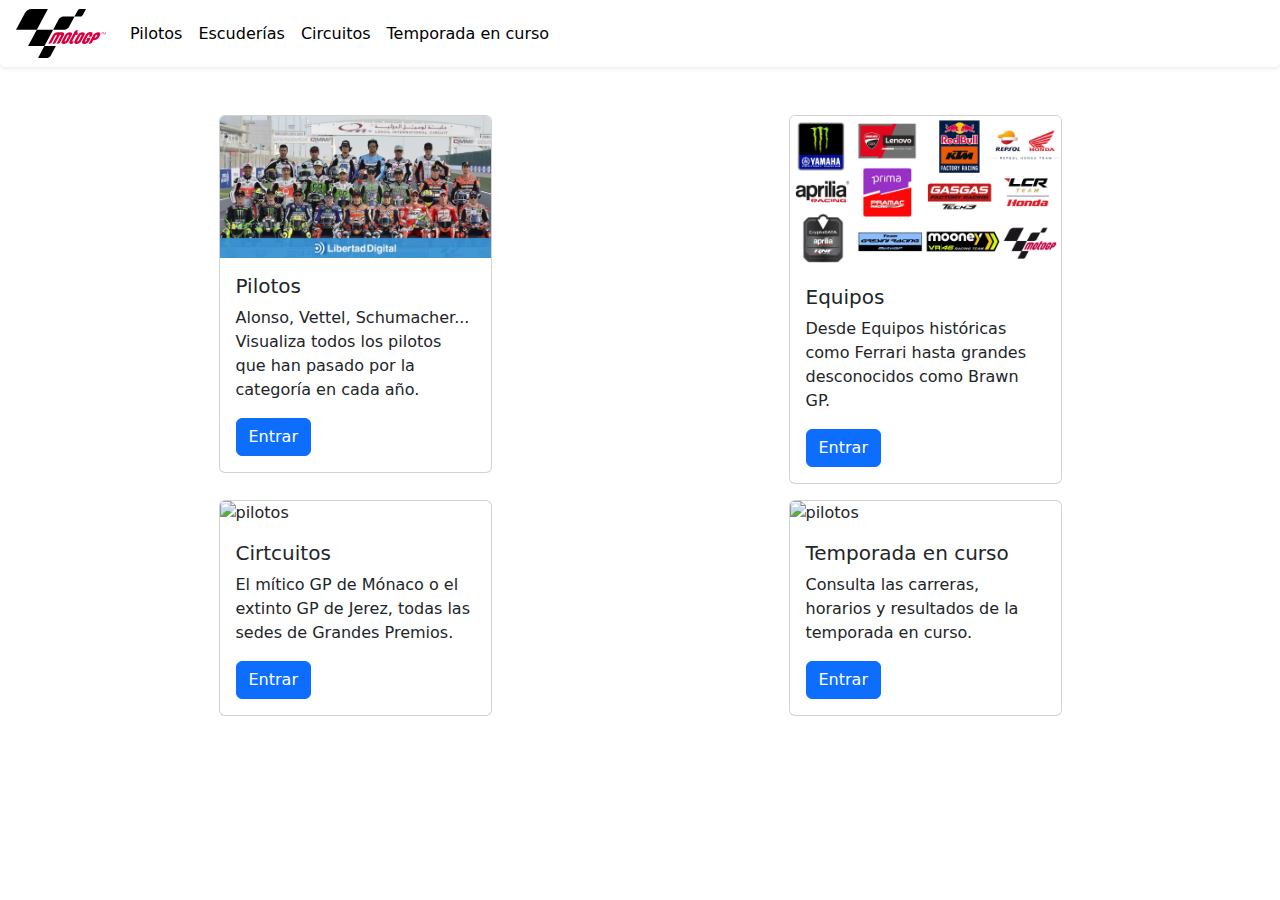
==== index.html @ 2dc3d0aa "colocar tarjetas con fotos" ====
<!DOCTYPE html>
<html lang="ES-es">

<head>
    <meta charset="UTF-8">
    <meta name="viewport" content="width=device-width, initial-scale=1.0">
    <title>Moto GP</title>
    <link rel="shortcut icon" href="./imgs/Moto_Gp_logo_NavBar.svg">
    <link href="https://cdn.jsdelivr.net/npm/bootstrap@5.3.3/dist/css/bootstrap.min.css" rel="stylesheet"
        integrity="sha384-QWTKZyjpPEjISv5WaRU9OFeRpok6YctnYmDr5pNlyT2bRjXh0JMhjY6hW+ALEwIH" crossorigin="anonymous">
    <script src="https://cdn.jsdelivr.net/npm/bootstrap@5.3.3/dist/js/bootstrap.bundle.min.js"
        integrity="sha384-YvpcrYf0tY3lHB60NNkmXc5s9fDVZLESaAA55NDzOxhy9GkcIdslK1eN7N6jIeHz"
        crossorigin="anonymous"></script>
</head>

<body>
    <!-- NavBar -->
    <nav class="navbar navbar-expand-lg shadow-sm p-1 mb-5 bg-body rounded sticky-top">
        <div class="container-fluid">
            <a class="navbar-brand" href="./index.html"><img src="./imgs/Moto_Gp_logo_NavBar.svg" alt="f1Logo" width="90"></a>
            <button class="navbar-toggler" type="button" data-bs-toggle="collapse"
                data-bs-target="#navbarSupportedContent" aria-controls="navbarSupportedContent" aria-expanded="false"
                aria-label="Toggle navigation">
                <span class="navbar-toggler-icon"></span>
            </button>
            <div class="collapse navbar-collapse" id="navbarSupportedContent">
                <ul class="navbar-nav me-auto mb-2 mb-lg-0">
                    <li class="nav-item">
                        <a class="nav-link active" aria-current="page" href="./vistas/pilotos.html">Pilotos</a>
                    </li>
                    <li class="nav-item">
                        <a class="nav-link active" href="./vistas/escuderias.html">Escuderías</a>
                    </li>
                    <li class="nav-item">
                        <a class="nav-link active" href="./vistas/circuitos.html">Circuitos</a>
                    </li>
                    <li class="nav-item">
                        <a class="nav-link active" href="./vistas/temporada.html">Temporada en curso</a>
                    </li>
                </ul>
            </div>
        </div>
    </nav>

     <!-- Menú de cartas -->
  <div class="container">
    <div class="row mt-3">
      <div class="col-lg col-md">
        <div class="card mx-auto" style="width: 50%;">
          <img src="./imgs/Foto_Pilotos.jpg" class="card-img-top" alt="pilotos">
          <div class="card-body">
            <h5 class="card-title">Pilotos</h5>
            <p class="card-text">Alonso, Vettel, Schumacher... Visualiza todos los pilotos que han pasado por la
              categoría en cada año.</p>
            <a href="./vistas/pilotos.html" class="btn btn-primary">Entrar</a>
          </div>
        </div>
      </div>
      <div class="col-lg col-md">
        <div class="card mx-auto" style="width: 50%;">
          <img src="./imgs/equipos_moto_gp.jpeg" class="card-img-top" alt="pilotos">
          <div class="card-body">
            <h5 class="card-title">Equipos</h5>
            <p class="card-text">Desde Equipos históricas como Ferrari hasta grandes desconocidos como Brawn GP.</p>
            <a href="./vistas/escuderias.html" class="btn btn-primary">Entrar</a>
          </div>
        </div>
      </div>
    </div>
    <div class="row mt-3">
      <div class="col-lg col-md">
        <div class="card mx-auto" style="width: 50%;">
          <img src="./img/circuito.jpeg" class="card-img-top" alt="pilotos">
          <div class="card-body">
            <h5 class="card-title">Cirtcuitos</h5>
            <p class="card-text">El mítico GP de Mónaco o el extinto GP de Jerez, todas las sedes de Grandes Premios.
            </p>
            <a href="./vistas/circuitos.html" class="btn btn-primary">Entrar</a>
          </div>
        </div>
      </div>
      <div class="col-lg col-md">
        <div class="card mx-auto" style="width: 50%;">
          <img src="./img/resultados.jpg" class="card-img-top" alt="pilotos">
          <div class="card-body">
            <h5 class="card-title">Temporada en curso</h5>
            <p class="card-text">Consulta las carreras, horarios y resultados de la temporada en curso.</p>
            <a href="./vistas/temporada.html" class="btn btn-primary">Entrar</a>
          </div>
        </div>
      </div>
    </div>
  </div>
</body>

</html>
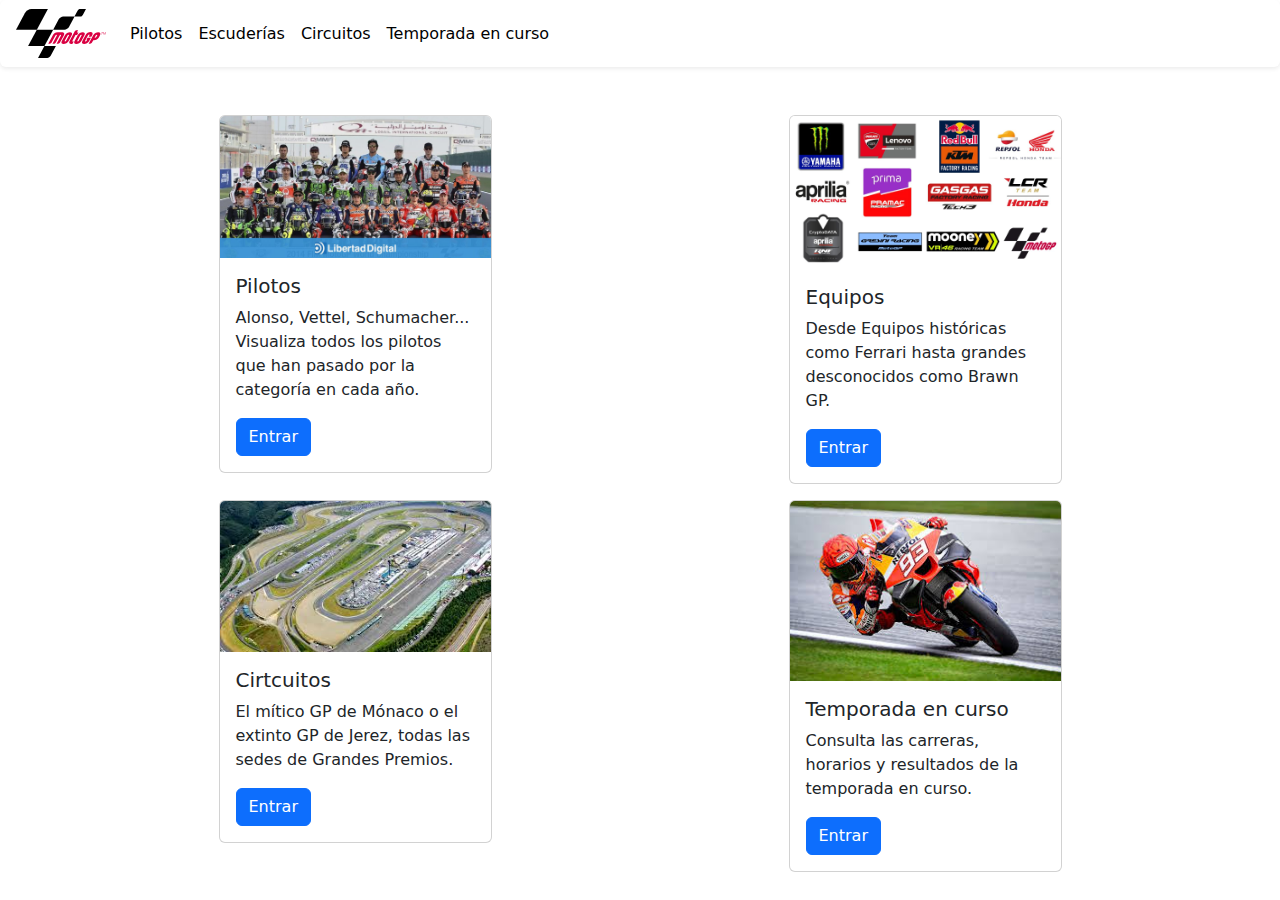
==== commit 399dc8d5: "implementar index.css" ====
--- a/index.html
+++ b/index.html
@@ -70,7 +70,7 @@
     <div class="row mt-3">
       <div class="col-lg col-md">
         <div class="card mx-auto" style="width: 50%;">
-          <img src="./img/circuito.jpeg" class="card-img-top" alt="pilotos">
+          <img src="./imgs/Circuito_moto_GP.jfif" class="card-img-top" alt="pilotos">
           <div class="card-body">
             <h5 class="card-title">Cirtcuitos</h5>
             <p class="card-text">El mítico GP de Mónaco o el extinto GP de Jerez, todas las sedes de Grandes Premios.
@@ -81,7 +81,7 @@
       </div>
       <div class="col-lg col-md">
         <div class="card mx-auto" style="width: 50%;">
-          <img src="./img/resultados.jpg" class="card-img-top" alt="pilotos">
+          <img src="./imgs/piloto_moto_GP.jfif" class="card-img-top" alt="pilotos">
           <div class="card-body">
             <h5 class="card-title">Temporada en curso</h5>
             <p class="card-text">Consulta las carreras, horarios y resultados de la temporada en curso.</p>
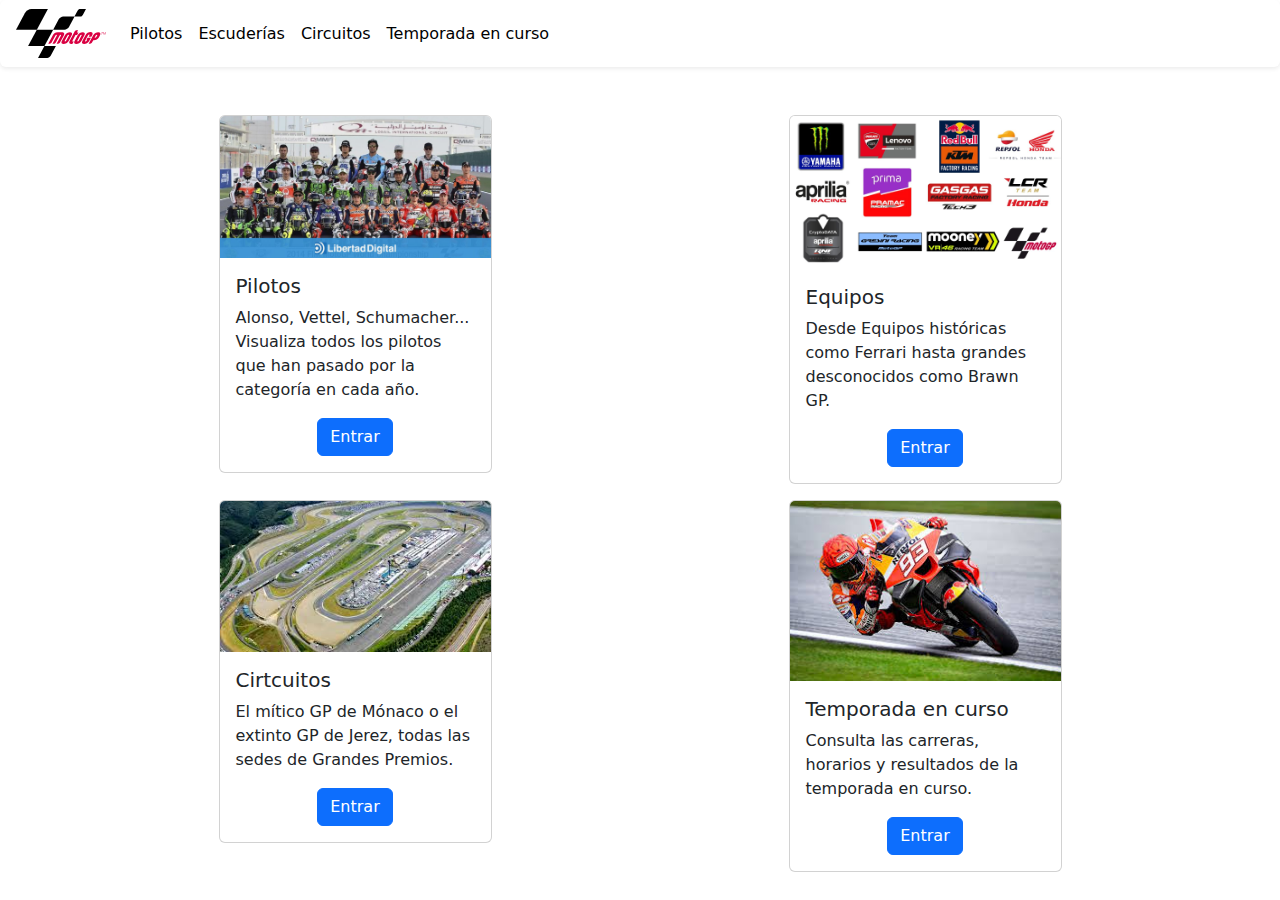
==== commit 4829b109: "centrar botones de cartas" ====
--- a/index.html
+++ b/index.html
@@ -11,13 +11,15 @@
     <script src="https://cdn.jsdelivr.net/npm/bootstrap@5.3.3/dist/js/bootstrap.bundle.min.js"
         integrity="sha384-YvpcrYf0tY3lHB60NNkmXc5s9fDVZLESaAA55NDzOxhy9GkcIdslK1eN7N6jIeHz"
         crossorigin="anonymous"></script>
+    <link rel="stylesheet" href="style.css">
 </head>
 
 <body>
     <!-- NavBar -->
     <nav class="navbar navbar-expand-lg shadow-sm p-1 mb-5 bg-body rounded sticky-top">
         <div class="container-fluid">
-            <a class="navbar-brand" href="./index.html"><img src="./imgs/Moto_Gp_logo_NavBar.svg" alt="f1Logo" width="90"></a>
+            <a class="navbar-brand" href="./index.html"><img src="./imgs/Moto_Gp_logo_NavBar.svg" alt="f1Logo"
+                    width="90"></a>
             <button class="navbar-toggler" type="button" data-bs-toggle="collapse"
                 data-bs-target="#navbarSupportedContent" aria-controls="navbarSupportedContent" aria-expanded="false"
                 aria-label="Toggle navigation">
@@ -42,55 +44,66 @@
         </div>
     </nav>
 
-     <!-- Menú de cartas -->
-  <div class="container">
-    <div class="row mt-3">
-      <div class="col-lg col-md">
-        <div class="card mx-auto" style="width: 50%;">
-          <img src="./imgs/Foto_Pilotos.jpg" class="card-img-top" alt="pilotos">
-          <div class="card-body">
-            <h5 class="card-title">Pilotos</h5>
-            <p class="card-text">Alonso, Vettel, Schumacher... Visualiza todos los pilotos que han pasado por la
-              categoría en cada año.</p>
-            <a href="./vistas/pilotos.html" class="btn btn-primary">Entrar</a>
-          </div>
+    <!-- Menú de cartas -->
+    <div class="container">
+        <div class="row mt-3">
+            <div class="col-lg col-md">
+                <div class="card mx-auto" style="width: 50%;">
+                    <img src="./imgs/Foto_Pilotos.jpg" class="card-img-top" alt="pilotos">
+                    <div class="card-body">
+                        <h5 class="card-title">Pilotos</h5>
+                        <p class="card-text">Alonso, Vettel, Schumacher... Visualiza todos los pilotos que han pasado
+                            por la
+                            categoría en cada año.</p>
+                        <center>
+                            <a href="./vistas/pilotos.html" class="btn btn-primary">Entrar</a>
+                        </center>
+                    </div>
+                </div>
+            </div>
+            <div class="col-lg col-md">
+                <div class="card mx-auto" style="width: 50%;">
+                    <img src="./imgs/equipos_moto_gp.jpeg" class="card-img-top" alt="pilotos">
+                    <div class="card-body">
+                        <h5 class="card-title">Equipos</h5>
+                        <p class="card-text">Desde Equipos históricas como Ferrari hasta grandes desconocidos como Brawn
+                            GP.</p>
+                        <center>
+                            <a href="./vistas/escuderias.html" class="btn btn-primary">Entrar</a>
+                        </center>
+                    </div>
+                </div>
+            </div>
         </div>
-      </div>
-      <div class="col-lg col-md">
-        <div class="card mx-auto" style="width: 50%;">
-          <img src="./imgs/equipos_moto_gp.jpeg" class="card-img-top" alt="pilotos">
-          <div class="card-body">
-            <h5 class="card-title">Equipos</h5>
-            <p class="card-text">Desde Equipos históricas como Ferrari hasta grandes desconocidos como Brawn GP.</p>
-            <a href="./vistas/escuderias.html" class="btn btn-primary">Entrar</a>
-          </div>
+        <div class="row mt-3">
+            <div class="col-lg col-md">
+                <div class="card mx-auto" style="width: 50%;">
+                    <img src="./imgs/Circuito_moto_GP.jfif" class="card-img-top" alt="pilotos">
+                    <div class="card-body">
+                        <h5 class="card-title">Cirtcuitos</h5>
+                        <p class="card-text">El mítico GP de Mónaco o el extinto GP de Jerez, todas las sedes de Grandes
+                            Premios.
+                        </p>
+                        <center>
+                            <a href="./vistas/circuitos.html" class="btn btn-primary">Entrar</a>
+                        </center>
+                    </div>
+                </div>
+            </div>
+            <div class="col-lg col-md">
+                <div class="card mx-auto" style="width: 50%;">
+                    <img src="./imgs/piloto_moto_GP.jfif" class="card-img-top" alt="pilotos">
+                    <div class="card-body">
+                        <h5 class="card-title">Temporada en curso</h5>
+                        <p class="card-text">Consulta las carreras, horarios y resultados de la temporada en curso.</p>
+                        <center>
+                            <a href="./vistas/temporada.html" class="btn btn-primary">Entrar</a>
+                        </center>
+                    </div>
+                </div>
+            </div>
         </div>
-      </div>
     </div>
-    <div class="row mt-3">
-      <div class="col-lg col-md">
-        <div class="card mx-auto" style="width: 50%;">
-          <img src="./imgs/Circuito_moto_GP.jfif" class="card-img-top" alt="pilotos">
-          <div class="card-body">
-            <h5 class="card-title">Cirtcuitos</h5>
-            <p class="card-text">El mítico GP de Mónaco o el extinto GP de Jerez, todas las sedes de Grandes Premios.
-            </p>
-            <a href="./vistas/circuitos.html" class="btn btn-primary">Entrar</a>
-          </div>
-        </div>
-      </div>
-      <div class="col-lg col-md">
-        <div class="card mx-auto" style="width: 50%;">
-          <img src="./imgs/piloto_moto_GP.jfif" class="card-img-top" alt="pilotos">
-          <div class="card-body">
-            <h5 class="card-title">Temporada en curso</h5>
-            <p class="card-text">Consulta las carreras, horarios y resultados de la temporada en curso.</p>
-            <a href="./vistas/temporada.html" class="btn btn-primary">Entrar</a>
-          </div>
-        </div>
-      </div>
-    </div>
-  </div>
 </body>
 
 </html>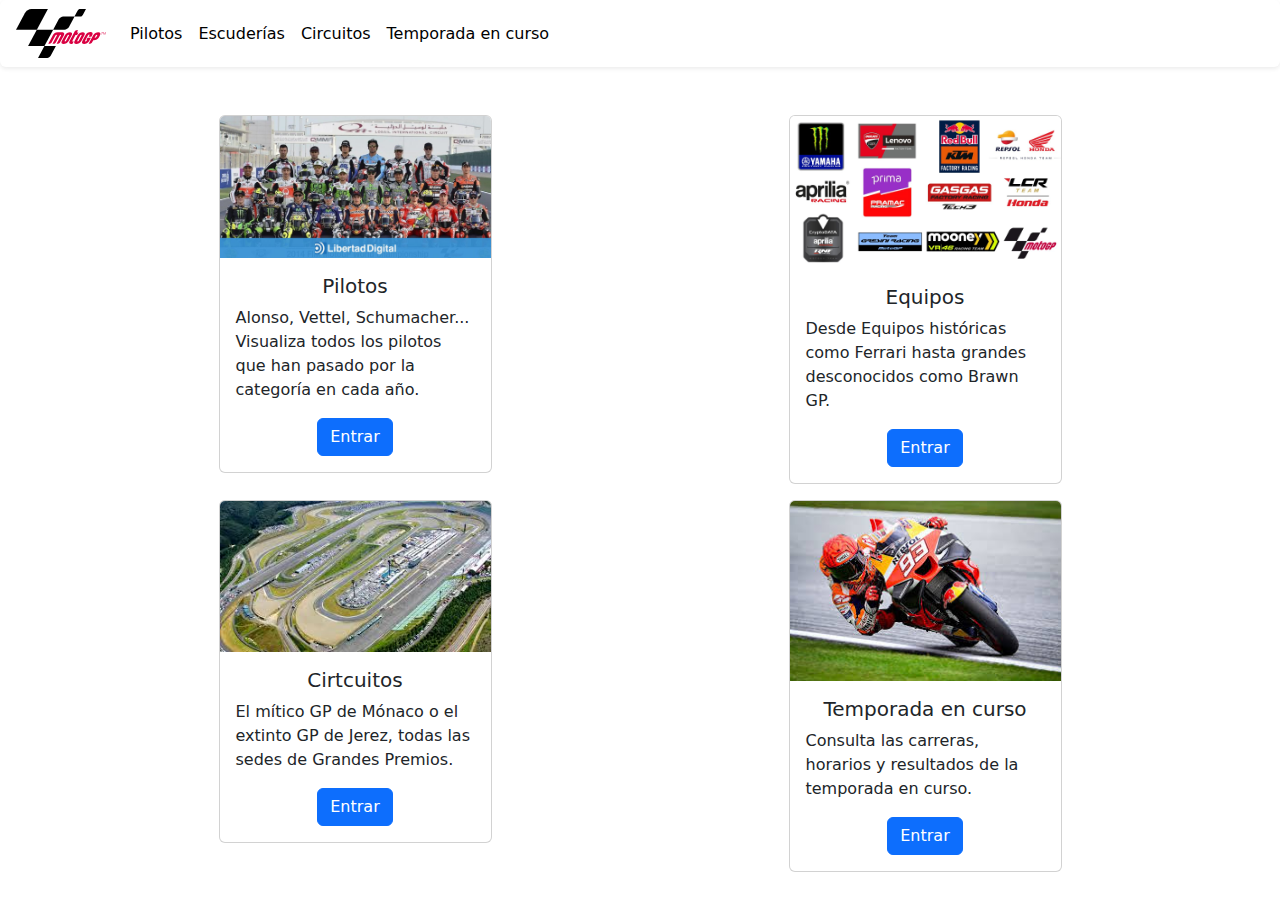
==== commit 13d20c6f: "actualizar index.html y css" ====
--- a/index.html
+++ b/index.html
@@ -11,7 +11,12 @@
     <script src="https://cdn.jsdelivr.net/npm/bootstrap@5.3.3/dist/js/bootstrap.bundle.min.js"
         integrity="sha384-YvpcrYf0tY3lHB60NNkmXc5s9fDVZLESaAA55NDzOxhy9GkcIdslK1eN7N6jIeHz"
         crossorigin="anonymous"></script>
-    <link rel="stylesheet" href="style.css">
+    <link rel="stylesheet" href="node_modules/bootstrap/dist/css/bootstrap.css">
+    <link rel="stylesheet" href="node_modules/bootstrap/dist/css/bootstrap-grid.css">
+    <link rel="stylesheet" href="node_modules/leaflet/dist/leaflet.css">
+    <script src="node_modules/jquery/dist/jquery.js"></script>
+    <script src="node_modules/bootstrap/dist/js/bootstrap.bundle.js"></script>
+    <link rel="stylesheet" href="./style/css.css">
 </head>
 
 <body>
--- a/style/css.css
+++ b/style/css.css
@@ -0,0 +1,101 @@
+.card {
+    text-align: center;
+}
+
+.card-text {
+    text-align: start;
+}
+
+.card:hover {
+    background: #fff;
+    box-shadow: 0px 15px 20px rgba(0, 0, 0, 0.50);
+    -webkit-transition: all 0.2s ease-in;
+    -moz-transition: all 0.2s ease-in;
+    -ms-transition: all 0.2s ease-in;
+    -o-transition: all 0.2s ease-in;
+    transition: all 0.2s ease-in;
+    transform: scale(1.05);
+    margin: 5px 0 5px 0;
+}
+
+#datos {
+    display: grid;
+    grid-template-columns: repeat(3, 1fr);
+    grid-template-rows: repeat(5, 1fr);
+    grid-column-gap: 5px;
+    grid-row-gap: 5px;
+}
+
+#mapa {
+    height: 500px;
+}
+
+@media screen and (max-width: 1280px) {
+    #datos{
+        display: flex;
+        flex-direction: column;
+        gap: 0;
+    }
+
+    .card:hover {
+        background: #fff;
+        box-shadow: 0px 15px 20px rgba(0, 0, 0, 0.50);
+        -webkit-transition: all 0.2s ease-in;
+        -moz-transition: all 0.2s ease-in;
+        -ms-transition: all 0.2s ease-in;
+        -o-transition: all 0.2s ease-in;
+        transition: all 0.2s ease-in;
+        transform: scale(1.05);
+        margin: 20px 0 20px 0;
+    }
+}.card {
+    text-align: center;
+}
+
+.card-text {
+    text-align: start;
+}
+
+.card:hover {
+    background: #fff;
+    box-shadow: 0px 15px 20px rgba(0, 0, 0, 0.50);
+    -webkit-transition: all 0.2s ease-in;
+    -moz-transition: all 0.2s ease-in;
+    -ms-transition: all 0.2s ease-in;
+    -o-transition: all 0.2s ease-in;
+    transition: all 0.2s ease-in;
+    transform: scale(1.05);
+    margin: 5px 0 5px 0;
+}
+
+#datos {
+    display: grid;
+    grid-template-columns: repeat(3, 1fr);
+    grid-template-rows: repeat(5, 1fr);
+    grid-column-gap: 5px;
+    grid-row-gap: 5px;
+}
+
+#mapa {
+    height: 500px;
+}
+
+@media screen and (max-width: 1280px) {
+    #datos{
+        display: flex;
+        flex-direction: column;
+        gap: 0;
+    }
+
+    .card:hover {
+        background: #fff;
+        box-shadow: 0px 15px 20px rgba(0, 0, 0, 0.50);
+        -webkit-transition: all 0.2s ease-in;
+        -moz-transition: all 0.2s ease-in;
+        -ms-transition: all 0.2s ease-in;
+        -o-transition: all 0.2s ease-in;
+        transition: all 0.2s ease-in;
+        transform: scale(1.05);
+        margin: 20px 0 20px 0;
+    }
+}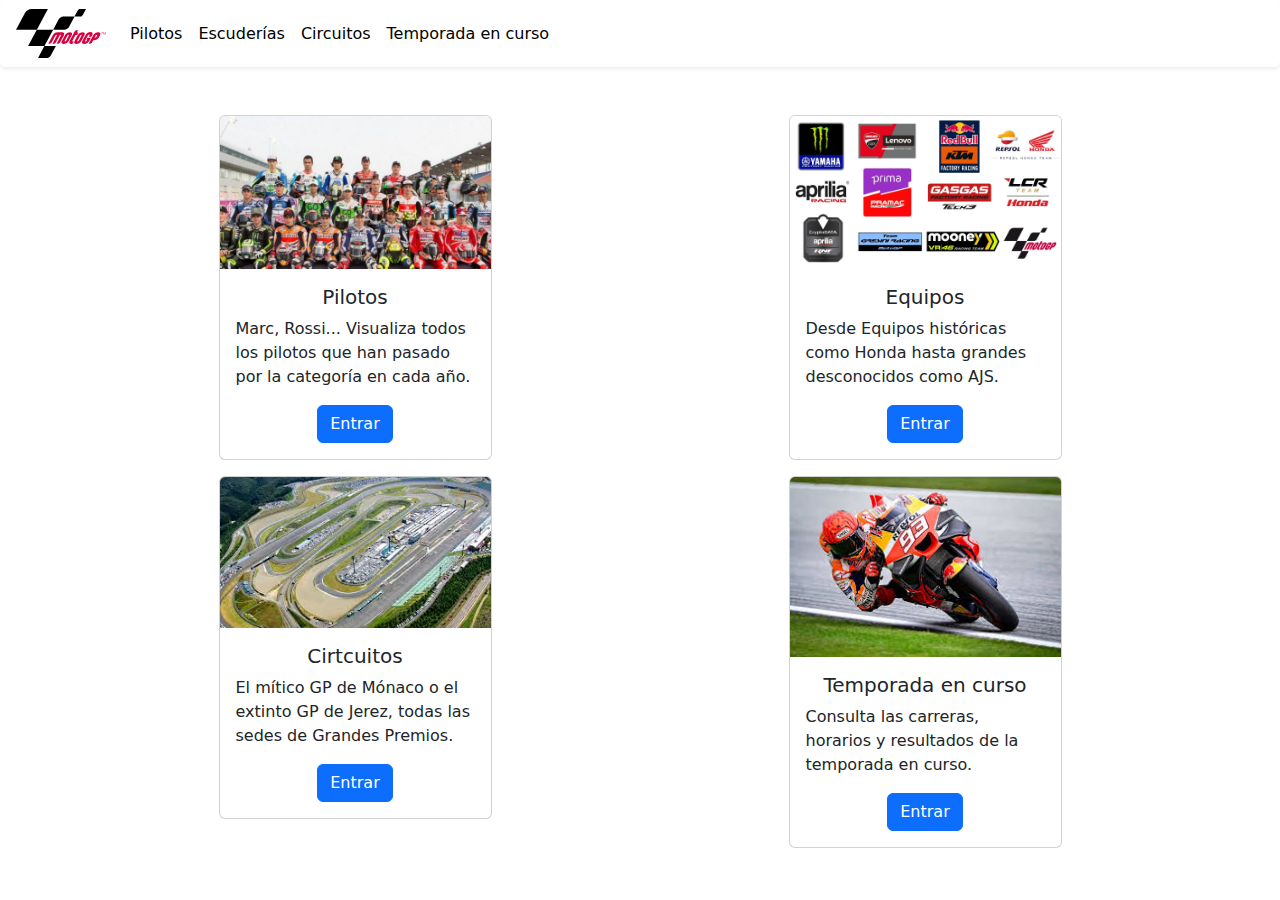
==== commit d3a0f446: "actualizacion de informacion en tarjetas" ====
--- a/index.html
+++ b/index.html
@@ -57,7 +57,7 @@
                     <img src="./imgs/Foto_Pilotos.jpg" class="card-img-top" alt="pilotos">
                     <div class="card-body">
                         <h5 class="card-title">Pilotos</h5>
-                        <p class="card-text">Alonso, Vettel, Schumacher... Visualiza todos los pilotos que han pasado
+                        <p class="card-text">Marc, Rossi... Visualiza todos los pilotos que han pasado
                             por la
                             categoría en cada año.</p>
                         <center>
@@ -71,8 +71,7 @@
                     <img src="./imgs/equipos_moto_gp.jpeg" class="card-img-top" alt="pilotos">
                     <div class="card-body">
                         <h5 class="card-title">Equipos</h5>
-                        <p class="card-text">Desde Equipos históricas como Ferrari hasta grandes desconocidos como Brawn
-                            GP.</p>
+                        <p class="card-text">Desde Equipos históricas como Honda hasta grandes desconocidos como AJS.</p>
                         <center>
                             <a href="./vistas/escuderias.html" class="btn btn-primary">Entrar</a>
                         </center>
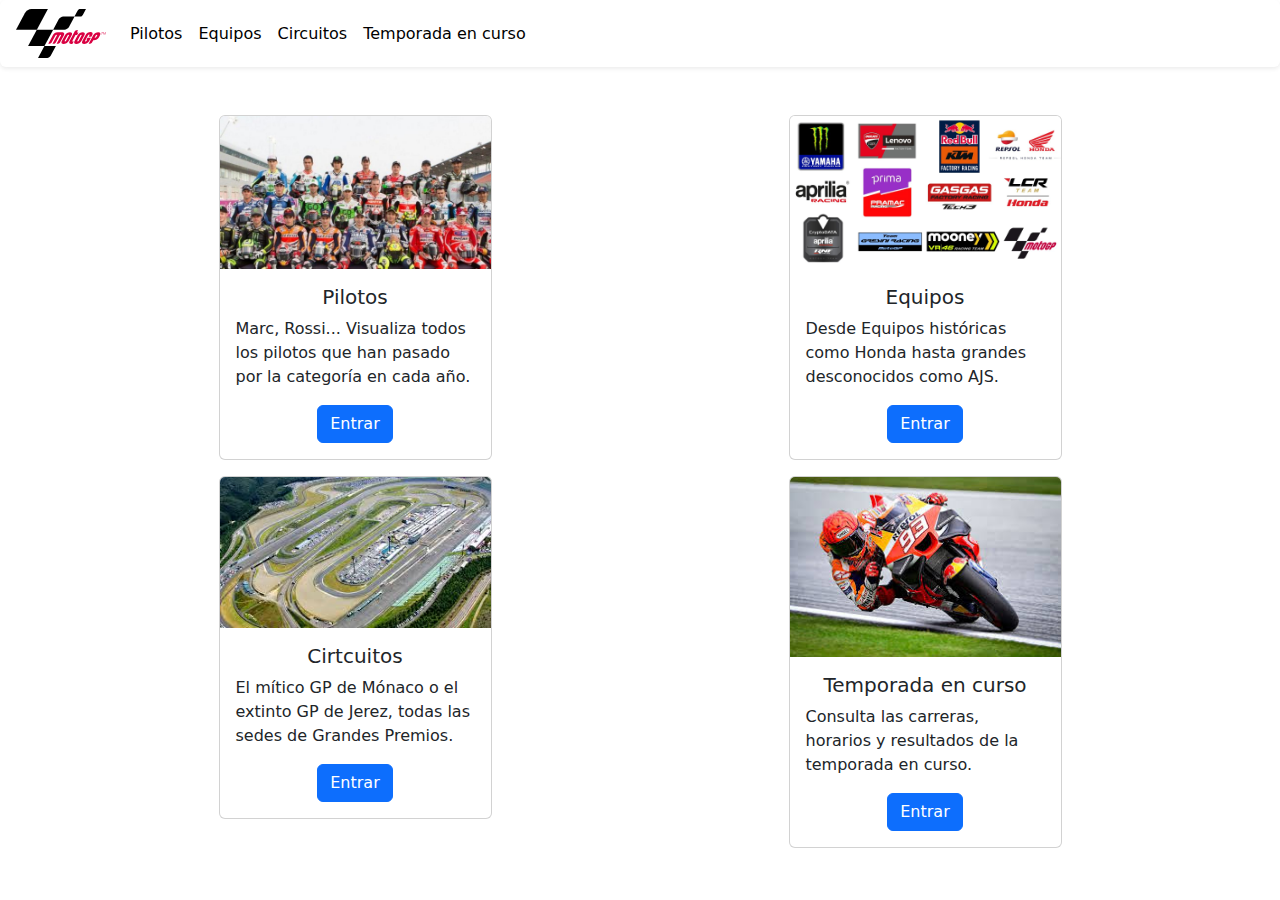
==== commit 69f00518: "actualizar navbar" ====
--- a/index.html
+++ b/index.html
@@ -36,7 +36,7 @@
                         <a class="nav-link active" aria-current="page" href="./vistas/pilotos.html">Pilotos</a>
                     </li>
                     <li class="nav-item">
-                        <a class="nav-link active" href="./vistas/escuderias.html">Escuderías</a>
+                        <a class="nav-link active" href=".//vistas/equipos.html">Equipos</a>
                     </li>
                     <li class="nav-item">
                         <a class="nav-link active" href="./vistas/circuitos.html">Circuitos</a>
@@ -68,12 +68,12 @@
             </div>
             <div class="col-lg col-md">
                 <div class="card mx-auto" style="width: 50%;">
-                    <img src="./imgs/equipos_moto_gp.jpeg" class="card-img-top" alt="pilotos">
+                    <img src="./imgs/equipos_moto_gp.jpeg" class="card-img-top" alt="Equipos">
                     <div class="card-body">
                         <h5 class="card-title">Equipos</h5>
                         <p class="card-text">Desde Equipos históricas como Honda hasta grandes desconocidos como AJS.</p>
                         <center>
-                            <a href="./vistas/escuderias.html" class="btn btn-primary">Entrar</a>
+                            <a href="./vistas/equipos.html" class="btn btn-primary">Entrar</a>
                         </center>
                     </div>
                 </div>
@@ -82,7 +82,7 @@
         <div class="row mt-3">
             <div class="col-lg col-md">
                 <div class="card mx-auto" style="width: 50%;">
-                    <img src="./imgs/Circuito_moto_GP.jfif" class="card-img-top" alt="pilotos">
+                    <img src="./imgs/Circuito_moto_GP.jfif" class="card-img-top" alt="Circuitos">
                     <div class="card-body">
                         <h5 class="card-title">Cirtcuitos</h5>
                         <p class="card-text">El mítico GP de Mónaco o el extinto GP de Jerez, todas las sedes de Grandes
@@ -96,7 +96,7 @@
             </div>
             <div class="col-lg col-md">
                 <div class="card mx-auto" style="width: 50%;">
-                    <img src="./imgs/piloto_moto_GP.jfif" class="card-img-top" alt="pilotos">
+                    <img src="./imgs/piloto_moto_GP.jfif" class="card-img-top" alt="Temporadas">
                     <div class="card-body">
                         <h5 class="card-title">Temporada en curso</h5>
                         <p class="card-text">Consulta las carreras, horarios y resultados de la temporada en curso.</p>
